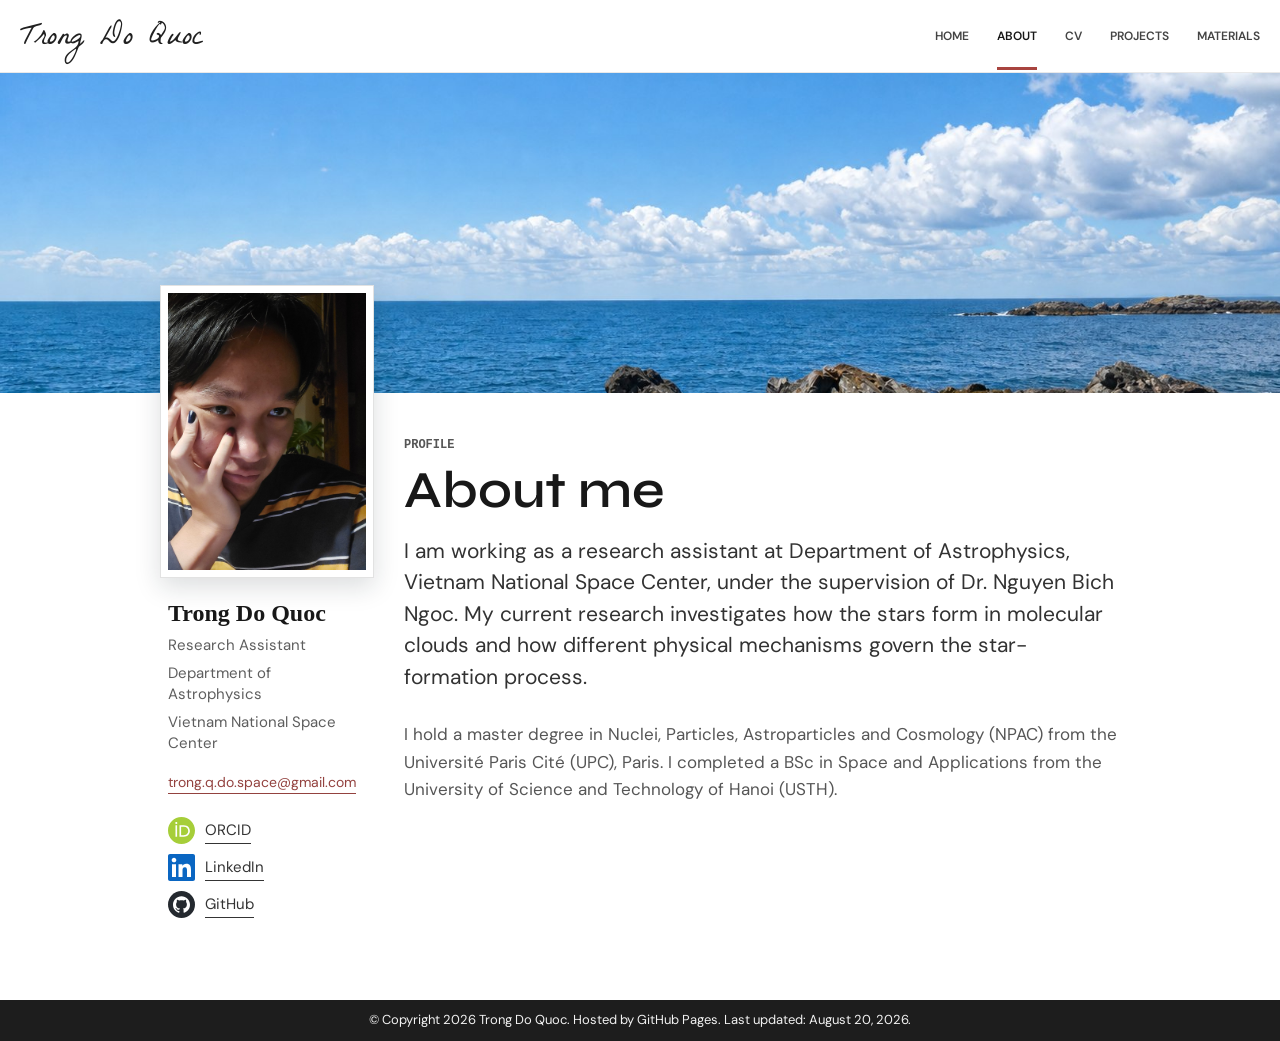
==== about.html @ d2b85134 "Redesign personal academic website" ====
<!DOCTYPE html>
<html lang="en">
<head>
  <meta charset="utf-8">
  <meta name="viewport" content="width=device-width, initial-scale=1">
  <meta name="description" content="About Trong Do Quoc, a physics graduate student interested in theoretical physics.">
  <meta name="theme-color" content="#ffffff">
  <title>About | Trong Do Quoc</title>
  <link rel="preconnect" href="https://fonts.googleapis.com">
  <link rel="preconnect" href="https://fonts.gstatic.com" crossorigin>
  <link href="https://fonts.googleapis.com/css2?family=DM+Sans:ital,opsz,wght@0,9..40,400;0,9..40,500;0,9..40,600;1,9..40,400&family=La+Belle+Aurore&family=Syne:wght@400;500;600&display=swap" rel="stylesheet">
  <link rel="icon" type="image/png" href="/author/avt.png">
  <link rel="stylesheet" href="/css/site.css?v=20260820-26">
</head>
<body class="subpage" id="top">
  <header class="site-header subpage-header">
    <div class="subpage-shell nav">
      <a class="brand subpage-brand" href="/">Trong Do Quoc</a>
      <button class="nav-toggle" type="button" aria-label="Toggle navigation menu" aria-expanded="false" aria-controls="site-menu"><span class="nav-toggle-icon" aria-hidden="true"></span></button>
      <nav id="site-menu" class="menu" aria-label="Main navigation">
        <a href="/">Home</a>
        <a href="/about.html" aria-current="page">About</a>
        <a href="/cv.html">CV</a>
        <a href="/research.html">Projects</a>
        <a href="/blog.html">Materials</a>
      </nav>
    </div>
  </header>

  <section class="subpage-cover" aria-label="Coastal landscape">
    <img src="/assets/images/coastal-hero.jpg" alt="Rocky coast beneath a wide blue sky">
  </section>

  <main class="subpage-shell profile-layout">
    <aside class="profile-sidebar" aria-label="Profile">
      <figure class="profile-photo">
        <img src="/author/portrait-about.jpg" alt="Portrait of Trong Do Quoc">
      </figure>
      <div class="profile-details">
        <h2>Trong Do Quoc</h2>
        <p>Research Assistant</p>
        <p>Department of Astrophysics</p>
        <p>Vietnam National Space Center</p>
        <a href="mailto:trong.q.do.space@gmail.com">trong.q.do.space@gmail.com</a>
        <div class="social-links" aria-label="Professional profiles">
          <a class="social-link" href="https://orcid.org/0009-0001-6321-5944" target="_blank" rel="me noopener noreferrer">
            <span class="social-mark social-mark--orcid" aria-hidden="true"><img src="/assets/icons/orcid.svg" alt=""></span>
            <span>ORCID</span>
          </a>
          <a class="social-link" href="https://www.linkedin.com/in/trong-do-884590407/" target="_blank" rel="me noopener noreferrer">
            <span class="social-mark social-mark--linkedin" aria-hidden="true"><img src="/assets/icons/linkedin.svg?v=2" alt=""></span>
            <span>LinkedIn</span>
          </a>
          <a class="social-link" href="https://github.com/Thithilia" target="_blank" rel="me noopener noreferrer">
            <span class="social-mark social-mark--github" aria-hidden="true"><img src="/assets/icons/github.svg" alt=""></span>
            <span>GitHub</span>
          </a>
        </div>
      </div>
    </aside>

    <div class="subpage-content">
      <p class="page-eyebrow">Profile</p>
      <h1>About me</h1>
      <p class="subpage-lead">
        I am working as a research assistant at Department of Astrophysics,
        Vietnam National Space Center, under the supervision of Dr. Nguyen Bich Ngoc.
        My current research investigates how the stars form in molecular clouds and
        how different physical mechanisms govern the star-formation process.
      </p>
      <p>
        I hold a master degree in Nuclei, Particles, Astroparticles and Cosmology
        (NPAC) from the Université Paris Cité (UPC), Paris. I completed a BSc in
        Space and Applications from the University of Science and Technology of
        Hanoi (USTH).
      </p>
    </div>
  </main>

  <footer class="subpage-footer">
    <div class="subpage-shell footer-grid">
      <p>&copy; Copyright 2026 Trong Do Quoc. Hosted by GitHub Pages. Last updated: August 20, 2026.</p>
    </div>
  </footer>
  <script src="/js/site.js"></script>
</body>
</html>
---- css/site.css ----
:root {
  --bg: #fafaf8;
  --paper: #fffefa;
  --ink: #0b0b0b;
  --soft-ink: #242424;
  --muted: #626262;
  --faint: #a6a19a;
  --line: rgba(28, 24, 20, 0.16);
  --line-strong: rgba(28, 24, 20, 0.26);
  --highlight: rgba(83, 132, 151, 0.28);
  --font-sans: "DM Sans", -apple-system, BlinkMacSystemFont, "Segoe UI", sans-serif;
  --font-display: "Syne", var(--font-sans);
  --font-hand: "La Belle Aurore", "Segoe Print", cursive;
  --container: 1040px;
  --rail-offset: 54px;
  --shadow: 2px 6px 18px -9px rgba(26, 22, 18, 0.36);
  --shadow-hover: 2px 9px 22px -9px rgba(26, 22, 18, 0.42);
}

* {
  box-sizing: border-box;
}

html {
  scroll-behavior: smooth;
}

body {
  margin: 0;
  background: var(--bg);
  color: var(--ink);
  font-family: var(--font-sans);
  font-size: 17px;
  line-height: 1.62;
  text-rendering: optimizeLegibility;
  -webkit-font-smoothing: antialiased;
}

body::before {
  content: "";
  position: fixed;
  inset: 0;
  pointer-events: none;
  background:
    radial-gradient(circle at 16% 12%, rgba(255, 255, 255, 0.8), transparent 32%),
    linear-gradient(90deg, rgba(28, 24, 20, 0.025) 1px, transparent 1px),
    linear-gradient(rgba(28, 24, 20, 0.018) 1px, transparent 1px);
  background-size: auto, 64px 64px, 64px 64px;
  opacity: 0.55;
}

a {
  color: var(--ink);
  text-decoration: none;
  transition: opacity 180ms ease, transform 180ms ease, box-shadow 180ms ease;
}

a:hover {
  opacity: 0.62;
}

p {
  margin: 0 0 16px;
}

h1,
h2,
h3 {
  margin: 0;
  line-height: 1.15;
}

img {
  display: block;
  max-width: 100%;
}

.container {
  width: min(var(--container), calc(100vw - 112px));
  margin: 0 auto;
  position: relative;
  z-index: 1;
}

.site-header {
  position: relative;
  z-index: 10;
}

.nav {
  display: flex;
  align-items: center;
  justify-content: space-between;
  gap: 24px;
  padding: 18px 0;
}

.brand {
  color: #454545;
  font-family: var(--font-hand);
  font-size: 30px;
  line-height: 1;
  transform: translateY(4px);
}

.menu {
  display: flex;
  gap: 26px;
  align-items: center;
  font-size: 15px;
}

.menu a {
  color: var(--muted);
}

.menu a[aria-current="page"] {
  color: var(--ink);
}

.nav-toggle {
  display: none;
  border: 0;
  background: transparent;
  color: var(--muted);
  cursor: pointer;
  height: 40px;
  padding: 0;
  place-items: center;
  width: 40px;
}

.nav-toggle-icon,
.nav-toggle-icon::before,
.nav-toggle-icon::after {
  display: block;
  width: 22px;
  height: 2px;
  background: currentColor;
  content: "";
  transition: transform 180ms ease, opacity 180ms ease;
}

.nav-toggle-icon {
  position: relative;
}

.nav-toggle-icon::before {
  position: absolute;
  top: -7px;
}

.nav-toggle-icon::after {
  position: absolute;
  top: 7px;
}

.nav-toggle[aria-expanded="true"] .nav-toggle-icon {
  background: transparent;
}

.nav-toggle[aria-expanded="true"] .nav-toggle-icon::before {
  top: 0;
  transform: rotate(45deg);
}

.nav-toggle[aria-expanded="true"] .nav-toggle-icon::after {
  top: 0;
  transform: rotate(-45deg);
}

.home-page {
  min-height: 100vh;
  min-height: 100svh;
  overflow-x: hidden;
  background: #1477ad;
}

.home-page::before {
  content: none;
}

.home-header {
  position: absolute;
  top: 0;
  right: 0;
  left: 0;
  color: #ffffff;
}

.home-shell {
  width: min(1240px, calc(100% - 96px));
  margin: 0 auto;
  position: relative;
  z-index: 2;
}

.home-page .nav {
  padding: 28px 0;
}

.home-page .brand {
  color: #ffffff;
  font-family: var(--font-hand);
  font-size: 34px;
  font-weight: 400;
  text-transform: none;
  white-space: nowrap;
  text-shadow: 0 1px 12px rgba(0, 24, 38, 0.38);
  transform: translateY(3px);
}

.home-page .menu {
  gap: 28px;
  font-size: 12px;
  font-weight: 600;
  text-transform: uppercase;
}

.home-page .menu a,
.home-page .menu a[aria-current="page"] {
  color: #ffffff;
  text-shadow: 0 1px 12px rgba(0, 24, 38, 0.44);
}

.home-page .menu a[aria-current="page"] {
  border-bottom: 1px solid currentColor;
  padding-bottom: 4px;
}

.home-main,
.home-hero {
  min-height: 100vh;
  min-height: 100svh;
}

.home-hero {
  position: relative;
  isolation: isolate;
  overflow: hidden;
}

.home-backdrop,
.home-backdrop img,
.home-shade {
  position: absolute;
  inset: 0;
  width: 100%;
  height: 100%;
}

.home-backdrop img {
  object-fit: cover;
  object-position: center center;
}

.home-shade {
  z-index: 1;
  background: rgba(4, 30, 42, 0.08);
}

.home-copy {
  display: flex;
  min-height: 100vh;
  min-height: 100svh;
  align-items: center;
  padding-top: 86px;
}

.home-copy-inner {
  max-width: 820px;
  color: #102630;
  text-shadow: 0 1px 16px rgba(255, 255, 255, 0.34);
}

.home-kicker {
  margin-bottom: 10px;
  font-size: 13px;
  font-weight: 600;
  text-transform: uppercase;
}

.home-copy h1 {
  max-width: 100%;
  font-family: "Oswald", var(--font-display);
  font-size: 78px;
  font-weight: 600;
  line-height: 0.98;
  text-transform: uppercase;
}

.home-role {
  margin: 14px 0 2px;
  font-family: "Oswald", var(--font-display);
  font-size: 27px;
  font-weight: 500;
  line-height: 1.15;
  text-transform: uppercase;
}

.home-fields {
  max-width: 58ch;
  margin-bottom: 22px;
  font-size: 15px;
  font-weight: 600;
}

.home-enter {
  display: inline-flex;
  align-items: center;
  gap: 9px;
  border-bottom: 1px solid currentColor;
  color: #102630;
  font-size: 14px;
  font-weight: 600;
  padding-bottom: 3px;
}

.grid {
  display: grid;
  grid-template-columns: repeat(12, minmax(0, 1fr));
  gap: 32px;
}

.span-1 { grid-column: span 1; }
.span-4 { grid-column: span 4; }
.span-8 { grid-column: span 8; }
.span-10 { grid-column: span 10; }

.chapter {
  position: relative;
}

.chapter::before {
  content: attr(data-chapter);
  position: absolute;
  top: 42px;
  left: calc(-1 * var(--rail-offset));
  color: rgba(10, 10, 10, 0.62);
  font-size: 11px;
  font-weight: 500;
  letter-spacing: 0;
  line-height: 1;
  text-transform: uppercase;
  writing-mode: vertical-rl;
  transform: rotate(180deg);
}

.chapter::after {
  content: "";
  position: absolute;
  top: 42px;
  bottom: 0;
  left: calc(-1 * var(--rail-offset) + 25px);
  width: 2px;
  background: var(--line-strong);
}

.hero {
  padding: 58px 0 42px;
}

.hero-grid {
  align-items: start;
}

.hero-copy {
  grid-column: 1 / span 8;
  grid-row: 1;
  max-width: 680px;
}

.hero-copy p {
  color: var(--muted);
}

.hero-lead {
  color: var(--soft-ink) !important;
  font-size: 21px;
  line-height: 1.52;
  max-width: 58ch;
}

.marked {
  background:
    linear-gradient(101deg, transparent 0 4%, var(--highlight) 4% 96%, transparent 96%),
    repeating-linear-gradient(101deg, transparent 0 9px, rgba(83, 132, 151, 0.06) 9px 11px, transparent 11px 18px);
  color: var(--ink);
  padding: 0.04em 0.15em 0.08em;
  margin: 0 -0.08em;
  box-decoration-break: clone;
  -webkit-box-decoration-break: clone;
}

.link-line {
  display: flex;
  flex-wrap: wrap;
  gap: 8px;
  align-items: baseline;
  margin-top: 24px;
}

.hero-card {
  grid-column: 9 / -1;
  grid-row: 1;
  justify-self: end;
}

.paper-frame {
  background: var(--paper);
  border: 1px solid rgba(28, 24, 20, 0.1);
  box-shadow: var(--shadow);
}

.portrait-frame {
  margin: 0;
  max-width: 255px;
  padding: 10px 10px 30px;
}

.portrait-frame img {
  aspect-ratio: 5 / 7;
  height: auto;
  object-fit: cover;
  width: 100%;
}

.caption {
  color: #555;
  font-family: var(--font-hand);
  font-size: 19px;
  line-height: 1.05;
  margin: 18px 0 0;
  max-width: 250px;
  transform: rotate(-1deg);
}

.section {
  padding: 30px 0 44px;
}

.section h2 {
  color: #454545;
  font-family: var(--font-hand);
  font-size: 30px;
  font-weight: 400;
  height: 0;
  overflow: hidden;
}

.section-intro,
.research-intro p {
  color: var(--muted);
  max-width: 62ch;
}

.research-intro {
  display: grid;
  grid-template-columns: minmax(0, 1fr) 230px;
  gap: 40px;
  align-items: start;
  margin-bottom: 24px;
}

blockquote {
  color: #555;
  font-family: var(--font-hand);
  font-size: 18px;
  line-height: 1.05;
  margin: 0;
  transform: rotate(-1deg);
}

.filter-tabs {
  display: flex;
  gap: 24px;
  margin: 8px 0 24px;
}

.filter-option {
  border: 0;
  border-bottom: 1px solid transparent;
  background: transparent;
  color: var(--muted);
  cursor: pointer;
  font: 500 11px/1.2 ui-monospace, SFMono-Regular, Menlo, Consolas, monospace;
  letter-spacing: 0;
  padding: 0 0 5px;
  text-transform: uppercase;
}

.filter-option.is-active {
  border-color: currentColor;
  color: var(--ink);
}

.updates-list {
  display: grid;
  gap: 20px;
  list-style: none;
  margin: 0;
  padding: 0;
}

.updates-list li {
  display: grid;
  grid-template-columns: 86px minmax(0, 62ch);
  gap: 24px;
  color: var(--muted);
}

.updates-list li.is-hidden {
  display: none;
}

.updates-list time,
.project-meta,
.gallery-kicker {
  color: rgba(10, 10, 10, 0.66);
  font: 500 12px/1.2 ui-monospace, SFMono-Regular, Menlo, Consolas, monospace;
  letter-spacing: 0;
  text-transform: uppercase;
}

.project {
  display: grid;
  grid-template-columns: minmax(240px, 360px) minmax(0, 1fr);
  gap: 52px;
  align-items: center;
  padding: 28px 0 34px;
}

.project + .project {
  border-top: 1px solid var(--line);
}

.project-media {
  position: relative;
}

.visual {
  aspect-ratio: 4 / 3;
  overflow: hidden;
  padding: 10px 10px 45px;
  position: relative;
}

.visual::before {
  content: "";
  position: absolute;
  inset: 10px 10px 45px;
  background:
    linear-gradient(90deg, rgba(15, 15, 15, 0.08) 1px, transparent 1px),
    linear-gradient(rgba(15, 15, 15, 0.08) 1px, transparent 1px);
  background-size: 28px 28px;
}

.visual-relativity {
  background: radial-gradient(circle at 58% 48%, #dce6e8, #fffefa 72%);
}

.orbit {
  position: absolute;
  left: 21%;
  top: 20%;
  width: 58%;
  height: 48%;
  border: 1.5px solid rgba(25, 48, 55, 0.48);
  border-radius: 50%;
  transform: rotate(-16deg);
}

.orbit-two {
  transform: rotate(22deg) scale(0.72);
}

.mass {
  position: absolute;
  left: 48%;
  top: 44%;
  width: 18px;
  height: 18px;
  border-radius: 50%;
  background: #1f5664;
  box-shadow: 0 0 0 8px rgba(31, 86, 100, 0.12);
}

.visual-particles {
  background: linear-gradient(135deg, #fffefa, #e8eef0);
}

.visual-particles span {
  position: absolute;
  width: 13px;
  height: 13px;
  border-radius: 50%;
  background: #1f5664;
}

.visual-particles span:nth-child(1) { left: 26%; top: 30%; }
.visual-particles span:nth-child(2) { left: 60%; top: 24%; }
.visual-particles span:nth-child(3) { left: 44%; top: 60%; }
.visual-particles span:nth-child(4) { left: 72%; top: 62%; }

.visual-particles::after {
  content: "";
  position: absolute;
  left: 28%;
  top: 32%;
  width: 46%;
  height: 34%;
  border-top: 1.5px solid rgba(31, 86, 100, 0.45);
  border-right: 1.5px solid rgba(31, 86, 100, 0.45);
  transform: skewY(-18deg);
}

.visual-education {
  display: grid;
  grid-template-columns: repeat(2, 1fr);
  place-items: center;
  background: #fffefa;
  color: rgba(31, 86, 100, 0.7);
  font-family: var(--font-display);
  font-size: 46px;
}

.project-tags {
  position: absolute;
  right: 11px;
  bottom: 16px;
  left: 11px;
  display: flex;
  justify-content: center;
  gap: 14px;
  color: #555;
  font-size: 14px;
  white-space: nowrap;
}

.project-text h3 {
  font-family: var(--font-display);
  font-size: 23px;
  font-weight: 500;
  margin-bottom: 8px;
}

.project-text p {
  color: var(--muted);
  max-width: 64ch;
}

.project-meta {
  margin-bottom: 14px;
}

.text-link {
  display: inline-block;
  margin-top: 4px;
  border-bottom: 1px solid currentColor;
}

.gallery-grid {
  display: grid;
  grid-template-columns: repeat(3, minmax(0, 1fr));
  gap: 26px;
}

.gallery-item {
  display: grid;
  align-content: end;
  min-height: 220px;
  padding: 18px 18px 28px;
  position: relative;
}

.gallery-item:hover {
  box-shadow: var(--shadow-hover);
  opacity: 1;
  transform: translateY(-1px);
}

.gallery-item::before {
  content: "";
  position: absolute;
  inset: 18px 18px 70px;
  background:
    linear-gradient(135deg, transparent 44%, var(--highlight) 44% 56%, transparent 56%),
    radial-gradient(circle at 35% 40%, rgba(31, 86, 100, 0.16), transparent 30%),
    linear-gradient(90deg, rgba(31, 86, 100, 0.12) 1px, transparent 1px);
  background-size: auto, auto, 18px 18px;
}

.gallery-item strong {
  font-family: var(--font-display);
  font-size: 19px;
  font-weight: 500;
  line-height: 1.22;
}

.gallery-item small {
  color: var(--muted);
  margin-top: 7px;
}

.site-footer {
  margin-top: 36px;
  padding: 42px 0 50px;
  background: rgba(255, 255, 255, 0.32);
  position: relative;
  z-index: 1;
}

.footer-grid {
  display: grid;
  grid-template-columns: 1fr auto;
  gap: 24px;
  align-items: start;
}

.footer-grid blockquote {
  max-width: 42ch;
}

.page-layout,
.article-layout {
  padding: 58px 0 64px;
}

.page-title {
  max-width: 760px;
  margin-bottom: 42px;
}

.page-title .eyebrow,
.post-meta,
.date {
  color: rgba(10, 10, 10, 0.66);
  font: 500 12px/1.2 ui-monospace, SFMono-Regular, Menlo, Consolas, monospace;
  letter-spacing: 0;
  margin-bottom: 10px;
  text-transform: uppercase;
}

.page-title h1,
.article h1 {
  font-family: var(--font-display);
  font-size: 64px;
  font-weight: 500;
  letter-spacing: 0;
  margin-bottom: 18px;
}

.page-title p,
.article p,
.content-section p,
.post-card p {
  color: var(--muted);
}

.cv-flow,
.post-list,
.article {
  max-width: 820px;
}

.content-stack {
  display: grid;
  gap: 34px;
}

.content-section {
  border-bottom: 1px solid var(--line);
  padding-bottom: 30px;
}

.content-section:last-child {
  border-bottom: 0;
}

.content-section h2,
.post-card h2 {
  font-family: var(--font-display);
  font-size: 24px;
  font-weight: 500;
  margin-bottom: 12px;
}

.timeline {
  display: grid;
  gap: 22px;
}

.timeline article {
  display: grid;
  grid-template-columns: 72px minmax(0, 1fr);
  gap: 20px;
}

.tag-list {
  display: flex;
  flex-wrap: wrap;
  gap: 10px 18px;
  list-style: none;
  margin: 0;
  padding: 0;
}

.tag-list li {
  color: var(--muted);
}

.post-list {
  display: grid;
  gap: 28px;
}

.post-card {
  border-bottom: 1px solid var(--line);
  padding-bottom: 28px;
}

.empty-state {
  opacity: 0.72;
}

.read-link,
.back-link {
  border-bottom: 1px solid currentColor;
}

.article {
  margin: 0 auto;
}

@media (max-width: 900px) {
  .container {
    width: min(94vw, var(--container));
  }

  .chapter::before,
  .chapter::after {
    content: none;
  }

  .hero-grid,
  .project,
  .research-intro,
  .footer-grid {
    grid-template-columns: 1fr;
  }

  .span-1,
  .span-4,
  .span-8,
  .span-10 {
    grid-column: 1 / -1;
  }

  .hero-card {
    grid-row: auto;
    justify-self: start;
  }

  .hero-copy {
    grid-row: auto;
  }

  .project-media {
    max-width: 430px;
  }

  .home-shell {
    width: calc(100% - 64px);
  }

  .home-copy h1 {
    font-size: 64px;
  }

  .home-role {
    font-size: 24px;
  }

  .page-title h1,
  .article h1 {
    font-size: 52px;
  }
}

@media (max-width: 680px) {
  body {
    font-size: 16px;
  }

  .nav {
    align-items: flex-start;
  }

  .nav-toggle {
    display: grid;
  }

  .menu {
    display: none;
    position: absolute;
    top: 56px;
    right: 0;
    width: min(190px, 70vw);
    flex-direction: column;
    align-items: flex-start;
    gap: 8px;
    padding: 14px;
    background: var(--paper);
    border: 1px solid var(--line);
    box-shadow: var(--shadow);
  }

  .menu.active {
    display: flex;
  }

  .hero,
  .page-layout,
  .article-layout {
    padding-top: 36px;
  }

  .hero-lead {
    font-size: 19px;
  }

  .updates-list li,
  .timeline article {
    grid-template-columns: 1fr;
    gap: 5px;
  }

  .filter-tabs {
    flex-wrap: wrap;
    gap: 14px 20px;
  }

  .gallery-grid {
    grid-template-columns: 1fr;
  }

  .gallery-item {
    min-height: 190px;
  }

  .home-shell {
    width: calc(100% - 36px);
  }

  .home-page .nav {
    align-items: center;
    padding: 18px 0;
  }

  .home-page .brand {
    font-size: 27px;
  }

  .home-page .nav-toggle {
    color: #ffffff;
  }

  .home-page .menu {
    top: 58px;
    width: min(220px, calc(100vw - 36px));
    gap: 12px;
    padding: 18px;
    background: rgba(8, 42, 58, 0.96);
    border-color: rgba(255, 255, 255, 0.28);
    box-shadow: 0 14px 32px rgba(0, 20, 30, 0.22);
  }

  .home-backdrop img {
    object-position: 52% center;
  }

  .home-shade {
    background: rgba(4, 30, 42, 0.18);
  }

  .home-copy {
    align-items: flex-end;
    padding: 88px 0 15vh;
  }

  .home-copy-inner {
    max-width: 100%;
    color: #ffffff;
    text-shadow: 0 2px 18px rgba(0, 22, 34, 0.56);
  }

  .home-kicker {
    font-size: 11px;
  }

  .home-copy h1 {
    font-size: 46px;
  }

  .home-role {
    margin-top: 10px;
    font-size: 21px;
  }

  .home-fields {
    margin-bottom: 18px;
    font-size: 13px;
  }

  .home-enter {
    color: #ffffff;
    font-size: 13px;
  }

  .page-title h1,
  .article h1 {
    font-size: 40px;
  }
}

@media (max-height: 520px) {
  .home-copy {
    align-items: center;
    padding: 74px 0 18px;
  }

  .home-copy h1 {
    font-size: 52px;
  }

  .home-role {
    font-size: 20px;
  }

  .home-fields {
    margin-bottom: 12px;
  }
}

/* Shared layout for About, CV, Research, Materials, and article pages. */
.subpage {
  background: #ffffff;
  color: #181818;
}

.subpage::before {
  content: none;
}

.subpage-shell {
  width: min(1400px, calc(100% - clamp(96px, 25vw, 320px)));
  margin: 0 auto;
  position: relative;
}

.subpage-header .subpage-shell {
  width: calc(100% - 40px);
  max-width: none;
}

.subpage-header {
  position: sticky;
  top: 0;
  z-index: 50;
  background: rgba(255, 255, 255, 0.98);
  border-bottom: 1px solid rgba(20, 20, 20, 0.09);
}

.subpage .nav {
  min-height: 72px;
  padding: 0;
}

.subpage .brand {
  color: #202020;
  font-family: var(--font-hand);
  font-size: 31px;
  font-weight: 400;
  text-transform: none;
  white-space: nowrap;
  transform: translateY(3px);
}

.subpage .menu {
  gap: 28px;
  font-size: 12px;
  font-weight: 600;
  text-transform: uppercase;
}

.subpage .menu a {
  border-bottom: 3px solid transparent;
  color: #444444;
  padding: 25px 0 21px;
}

.subpage .menu a[aria-current="page"] {
  border-color: #a8443f;
  color: #181818;
}

.subpage-cover {
  height: 320px;
  overflow: hidden;
  background: #1a79aa;
}

.subpage-cover img {
  display: block;
  width: 100%;
  height: 100%;
  object-fit: cover;
  object-position: center 55%;
}

.profile-layout {
  display: grid;
  grid-template-columns: 214px minmax(0, 1fr);
  gap: 30px;
  align-items: start;
  padding-bottom: 82px;
}

.profile-sidebar {
  position: relative;
  z-index: 2;
  margin-top: -108px;
}

.profile-photo {
  width: 214px;
  margin: 0;
  padding: 7px;
  background: #ffffff;
  border: 1px solid rgba(20, 20, 20, 0.12);
  box-shadow: 0 9px 24px rgba(22, 32, 38, 0.15);
}

.profile-photo img {
  width: 100%;
  height: auto;
  aspect-ratio: 5 / 7;
  object-fit: cover;
}

.profile-details {
  padding: 22px 8px 0;
}

.profile-details h2 {
  font-family: "Times New Roman", Times, serif;
  font-size: 24px;
  font-weight: 600;
  margin-bottom: 7px;
}

.profile-details p {
  margin-bottom: 7px;
  color: #5e5e5e;
  font-size: 15px;
  line-height: 1.4;
}

.profile-details a {
  display: block;
  width: fit-content;
  max-width: 100%;
  margin-top: 17px;
  border-bottom: 1px solid currentColor;
  color: #93423f;
  font-size: 14px;
  overflow-wrap: anywhere;
}

.profile-details .sidebar-link {
  margin-top: 12px;
  color: #343434;
}

.social-links {
  display: grid;
  gap: 10px;
  margin-top: 23px;
}

.profile-details .social-link {
  display: flex;
  width: fit-content;
  align-items: center;
  gap: 10px;
  margin-top: 0;
  border: 0;
  color: #343434;
  font-size: 15px;
}

.social-link > span:last-child {
  border-bottom: 1px solid currentColor;
}

.social-mark {
  display: grid;
  width: 27px;
  height: 27px;
  flex: 0 0 27px;
  place-items: center;
  color: #ffffff;
  font-family: Arial, sans-serif;
  font-size: 12px;
  font-weight: 700;
  line-height: 1;
}

.social-mark img {
  display: block;
  width: 17px;
  height: 17px;
}

.social-mark--orcid {
  background: transparent;
}

.social-mark--orcid img {
  width: 27px;
  height: 27px;
}

.social-mark--linkedin {
  background: transparent;
}

.social-mark--linkedin img {
  width: 27px;
  height: 27px;
}

.social-mark--github {
  border-radius: 50%;
  background: #24292f;
}

.social-mark--github img {
  filter: brightness(0) invert(1);
}

.profile-details .profile-note {
  margin-top: 24px;
  color: #545454;
  font-family: var(--font-hand);
  font-size: 18px;
  line-height: 1.12;
  transform: rotate(-1deg);
}

.subpage-content {
  max-width: 1000px;
  padding: 45px 0 12px;
}

.projects-content {
  max-width: none;
}

.projects-content .subpage-lead {
  max-width: none;
}

.page-eyebrow,
.entry-kicker,
.material-status {
  color: #8d3f3b;
  font: 600 12px/1.2 ui-monospace, SFMono-Regular, Menlo, Consolas, monospace;
  text-transform: uppercase;
}

.page-eyebrow {
  margin-bottom: 10px;
}

.subpage-content h1 {
  max-width: 820px;
  margin-bottom: 17px;
  font-family: var(--font-display);
  font-size: 52px;
  font-weight: 600;
  line-height: 1.08;
}

.subpage-content .subpage-lead {
  max-width: 66ch;
  margin-bottom: 28px;
  color: #323232;
  font-size: 21px;
  line-height: 1.5;
}

.subpage-content > p,
.content-block p,
.research-entry p,
.materials-list p,
.longform > p {
  color: #565656;
}

.subpage-content > p {
  max-width: 70ch;
}

.content-block {
  margin-top: 42px;
  padding-top: 30px;
  border-top: 1px solid rgba(20, 20, 20, 0.16);
}

.content-block h2,
.research-entry h2 {
  margin-bottom: 13px;
  font-family: var(--font-display);
  font-size: 27px;
  font-weight: 600;
}

.inline-link {
  display: inline-block;
  margin-top: 5px;
  border-bottom: 1px solid currentColor;
  color: #8d3f3b;
  font-weight: 500;
}

.path-list,
.cv-timeline,
.materials-list {
  display: grid;
}

.path-list article,
.cv-timeline article,
.materials-list article {
  display: grid;
  grid-template-columns: 112px minmax(0, 1fr);
  gap: 22px;
  padding: 20px 0;
  border-bottom: 1px solid rgba(20, 20, 20, 0.1);
}

.path-list article:last-child,
.cv-timeline article:last-child,
.materials-list article:last-child {
  border-bottom: 0;
}

.path-list time,
.cv-timeline time,
.materials-list time,
.material-status {
  color: #777777;
  font: 500 12px/1.4 ui-monospace, SFMono-Regular, Menlo, Consolas, monospace;
  text-transform: uppercase;
}

.path-list h3,
.cv-timeline h3,
.materials-list h3 {
  margin-bottom: 5px;
  font-family: var(--font-display);
  font-size: 18px;
  font-weight: 600;
  line-height: 1.35;
}

.path-list p,
.cv-timeline p,
.materials-list p {
  margin: 0;
  font-size: 15px;
}

.interest-list {
  display: grid;
  grid-template-columns: repeat(2, minmax(0, 1fr));
  gap: 12px 26px;
  margin: 0;
  padding: 0;
  list-style: none;
}

.interest-list li {
  position: relative;
  padding-left: 17px;
  color: #505050;
}

.interest-list li::before {
  content: "";
  position: absolute;
  top: 0.72em;
  left: 0;
  width: 6px;
  height: 6px;
  border-radius: 50%;
  background: #9c4540;
}

/* CV panels inspired by a compact, section-based academic CV. */
.cv-title-row {
  display: flex;
  justify-content: space-between;
  gap: 24px;
  align-items: center;
}

.cv-title-row h1 {
  margin-bottom: 0;
}

.cv-download {
  display: grid;
  width: 46px;
  height: 46px;
  flex: 0 0 46px;
  place-items: center;
  color: #123f66;
  transition: color 160ms ease, transform 160ms ease;
}

.cv-download svg {
  display: block;
  width: 42px;
  height: 42px;
}

.cv-download:hover {
  color: #082b49;
  transform: translateY(-2px);
}

.cv-download:focus-visible {
  border-radius: 3px;
  outline: 2px solid #123f66;
  outline-offset: 4px;
}

.cv-block-stack {
  display: grid;
  gap: 18px;
  margin-top: 40px;
}

.cv-block {
  padding: 27px 30px 29px;
  border: 1px solid rgba(20, 20, 20, 0.13);
  border-radius: 4px;
  background: #ffffff;
  box-shadow: 0 8px 22px rgba(22, 28, 31, 0.045);
}

.cv-block-heading {
  display: flex;
  align-items: baseline;
  padding-bottom: 16px;
  border-bottom: 1px solid rgba(20, 20, 20, 0.14);
}

.cv-block-heading h2 {
  margin: 0;
  font-family: var(--font-display);
  font-size: 26px;
  font-weight: 600;
  line-height: 1.2;
}

.cv-block-body {
  padding-top: 20px;
}

.cv-copy p {
  margin-bottom: 16px;
  color: #4f4f4f;
  font-size: 16px;
  line-height: 1.7;
}

.cv-copy p:last-child {
  margin-bottom: 0;
}

.cv-info-list {
  display: grid;
  gap: 13px;
  margin: 0;
  padding-top: 21px;
}

.cv-info-row {
  display: grid;
  grid-template-columns: 112px minmax(0, 1fr);
  gap: 20px;
  align-items: baseline;
}

.cv-info-row dt {
  font-weight: 600;
}

.cv-info-row dd {
  min-width: 0;
  margin: 0;
  color: #4f4f4f;
  overflow-wrap: anywhere;
}

.cv-info-row a {
  border-bottom: 1px solid rgba(150, 68, 63, 0.45);
  color: #8f3e3a;
}

.cv-entry-list,
.cv-topic-list {
  margin: 0;
  padding: 0;
  list-style: none;
}

.cv-entry {
  display: grid;
  grid-template-columns: 112px minmax(0, 1fr);
  gap: 20px;
  align-items: start;
  padding: 21px 0;
  border-bottom: 1px solid rgba(20, 20, 20, 0.11);
}

.cv-entry--education {
  grid-template-columns: 112px minmax(0, 1fr) 150px;
}

.cv-entry--dual-logos {
  grid-template-columns: 112px minmax(0, 1fr) 280px;
}

.cv-institution-logo {
  display: flex;
  min-height: 64px;
  align-items: center;
  align-self: center;
  justify-content: flex-end;
  padding-left: 8px;
}

.cv-institution-logo img {
  width: auto;
  max-width: 145px;
  max-height: 64px;
  object-fit: contain;
}

.cv-institution-logo--upcite img {
  max-width: 142px;
  max-height: 58px;
}

.cv-institution-logo--usth img {
  max-width: 132px;
  max-height: 66px;
}

.cv-institution-logo--dual {
  flex-wrap: wrap;
  gap: 14px;
}

.cv-institution-logo--dual .cv-logo--upcite {
  max-width: 128px;
  max-height: 52px;
}

.cv-institution-logo--dual .cv-logo--usth {
  max-width: 126px;
  max-height: 63px;
}

.cv-entry:last-child {
  padding-bottom: 0;
  border-bottom: 0;
}

.cv-entry time span {
  display: inline-block;
  min-width: 62px;
  padding: 6px 9px;
  border-radius: 2px;
  background: #123f66;
  color: #ffffff;
  font: 600 11px/1 ui-monospace, SFMono-Regular, Menlo, Consolas, monospace;
  text-align: center;
}

.cv-entry h3 {
  margin: -3px 0 5px;
  font-family: var(--font-display);
  font-size: 18px;
  font-weight: 600;
  line-height: 1.4;
}

.cv-entry p {
  margin: 0;
  color: #5b5b5b;
  font-size: 15px;
  line-height: 1.5;
}

.cv-entry-notes {
  display: grid;
  gap: 5px;
  margin: 12px 0 0;
  padding-left: 20px;
  color: #4f4f4f;
  font-size: 14px;
  line-height: 1.55;
}

.cv-topic-list {
  display: grid;
  grid-template-columns: repeat(2, minmax(0, 1fr));
  gap: 0 26px;
}

.cv-topic-list li {
  display: grid;
  grid-template-columns: 26px minmax(0, 1fr);
  gap: 10px;
  align-items: baseline;
  padding: 17px 0;
  border-bottom: 1px solid rgba(20, 20, 20, 0.11);
  color: #3f3f3f;
  line-height: 1.45;
}

.cv-topic-list li:nth-last-child(-n + 2) {
  padding-bottom: 0;
  border-bottom: 0;
}

.cv-topic-list span {
  color: #9a4642;
  font: 600 10px/1 ui-monospace, SFMono-Regular, Menlo, Consolas, monospace;
}

.research-statement {
  margin-top: 30px;
  padding-left: 20px;
  border-left: 3px solid #a8443f;
}

.research-list {
  margin-top: 42px;
}

.research-entry {
  display: grid;
  grid-template-columns: 220px minmax(0, 1fr);
  gap: 30px;
  align-items: center;
  padding: 34px 0;
}

.research-thumbnail {
  position: relative;
  width: 100%;
  aspect-ratio: 4 / 3;
  overflow: hidden;
}

.research-thumbnail.visual-education {
  padding: 0;
}

.research-entry .entry-kicker {
  margin-bottom: 8px;
}

.research-entry p:last-child {
  margin-bottom: 0;
}

.project-entry {
  align-items: start;
}

.project-entry .research-thumbnail {
  display: block;
}

.project-entry .project-image {
  width: min(180px, 100%);
  aspect-ratio: 1;
  padding: 0;
  background: #ffffff;
}

.project-entry .project-image img {
  display: block;
  width: 100%;
  height: 100%;
  object-fit: cover;
  transform: scale(1.38);
}

.project-entry h2 a {
  border-bottom: 1px solid rgba(141, 63, 59, 0.52);
  color: #8d3f3b;
}

.project-entry .inline-link {
  margin-top: 12px;
  font-size: 14px;
}

.project-detail .project-placeholder {
  margin-bottom: 0;
  color: #777777;
  font-style: italic;
}

.section-heading-row {
  display: flex;
  justify-content: space-between;
  gap: 24px;
  align-items: baseline;
}

.section-heading-row > span {
  color: #777777;
  font-size: 13px;
}

.materials-list h3 a {
  color: #222222;
  border-bottom: 1px solid rgba(141, 63, 59, 0.5);
}

.materials-list .inline-link {
  margin-top: 12px;
  font-size: 14px;
}

.materials-list .is-planned {
  opacity: 0.72;
}

.longform {
  max-width: 760px;
}

.longform .back-link {
  display: inline-block;
  margin-bottom: 25px;
  color: #8d3f3b;
}

.longform > p {
  font-size: 18px;
  line-height: 1.75;
}

.subpage-footer {
  border-top: 0;
  background: #1d1d1d;
  padding: 11px 0;
}

.subpage-footer .footer-grid {
  display: block;
  color: #f2f2f2;
  text-align: center;
}

.subpage-footer p {
  margin: 0;
  font-size: 13px;
  line-height: 1.4;
}

@media (max-width: 1100px) {
  .profile-layout {
    grid-template-columns: 214px minmax(0, 1fr);
    gap: 30px;
  }

  .profile-photo {
    width: 214px;
  }

  .research-entry {
    grid-template-columns: 200px minmax(0, 1fr);
    gap: 28px;
  }

  .cv-entry--education {
    grid-template-columns: 112px minmax(0, 1fr);
  }

  .cv-entry--education .cv-institution-logo {
    grid-column: 2;
    justify-content: flex-start;
    padding: 8px 0 0;
  }
}

@media (max-width: 900px) {
  .subpage-shell {
    width: calc(100% - 44px);
  }

  .subpage-cover {
    height: 270px;
  }

  .profile-layout {
    grid-template-columns: 180px minmax(0, 1fr);
    gap: 34px;
  }

  .profile-sidebar {
    margin-top: -82px;
  }

  .profile-photo {
    width: 170px;
  }

  .profile-details {
    padding-right: 0;
    padding-left: 0;
  }

  .profile-details h2 {
    font-size: 21px;
  }

  .subpage-content h1 {
    font-size: 44px;
  }

  .research-entry {
    grid-template-columns: 175px minmax(0, 1fr);
    gap: 24px;
  }
}

@media (max-width: 680px) {
  .subpage-shell {
    width: calc(100% - 32px);
  }

  .subpage-header .subpage-shell {
    width: calc(100% - 32px);
  }

  .subpage .nav {
    min-height: 64px;
    align-items: center;
  }

  .subpage .brand {
    font-size: 25px;
  }

  .subpage .menu {
    top: 63px;
    width: min(250px, calc(100vw - 32px));
    gap: 5px;
    padding: 12px 16px;
    background: #ffffff;
    border-color: rgba(20, 20, 20, 0.12);
    box-shadow: 0 14px 30px rgba(20, 25, 28, 0.14);
  }

  .subpage .menu a {
    width: 100%;
    padding: 10px 0 8px;
    border-bottom-width: 2px;
  }

  .subpage-cover {
    height: 210px;
  }

  .subpage-cover img {
    object-position: 54% center;
  }

  .profile-layout {
    grid-template-columns: 1fr;
    gap: 0;
    padding-bottom: 58px;
  }

  .profile-sidebar {
    display: grid;
    grid-template-columns: 130px minmax(0, 1fr);
    gap: 18px;
    margin-top: -54px;
    align-items: start;
  }

  .profile-photo {
    width: 130px;
    padding: 5px;
  }

  .profile-details {
    padding-top: 61px;
  }

  .profile-details h2 {
    font-size: 19px;
  }

  .profile-details p,
  .profile-details a {
    font-size: 13px;
  }

  .social-links {
    gap: 8px;
    margin-top: 17px;
  }

  .social-mark {
    width: 24px;
    height: 24px;
    flex-basis: 24px;
  }

  .profile-details .profile-note {
    margin-top: 13px;
    font-size: 16px;
  }

  .subpage-content {
    max-width: none;
    padding-top: 36px;
  }

  .subpage-content h1 {
    font-size: 38px;
  }

  .subpage-content .subpage-lead {
    font-size: 18px;
  }

  .content-block {
    margin-top: 34px;
    padding-top: 25px;
  }

  .content-block h2,
  .research-entry h2 {
    font-size: 24px;
  }

  .path-list article,
  .cv-timeline article,
  .materials-list article {
    grid-template-columns: 1fr;
    gap: 7px;
  }

  .interest-list {
    grid-template-columns: 1fr;
  }

  .cv-block {
    padding: 23px 20px 25px;
  }

  .cv-title-row {
    gap: 14px;
  }

  .cv-title-row h1 {
    font-size: 34px;
  }

  .cv-download {
    width: 38px;
    height: 38px;
    flex-basis: 38px;
  }

  .cv-download svg {
    width: 36px;
    height: 36px;
  }

  .cv-block-heading h2 {
    font-size: 23px;
  }

  .cv-entry {
    grid-template-columns: 1fr;
    gap: 12px;
  }

  .cv-entry--education .cv-institution-logo {
    grid-column: 1;
  }

  .cv-info-row {
    grid-template-columns: 92px minmax(0, 1fr);
    gap: 13px;
  }

  .cv-topic-list {
    grid-template-columns: 1fr;
  }

  .cv-topic-list li:nth-last-child(2) {
    padding-bottom: 17px;
    border-bottom: 1px solid rgba(20, 20, 20, 0.11);
  }

  .research-entry {
    grid-template-columns: 1fr;
    gap: 20px;
    align-items: start;
  }

  .research-thumbnail {
    max-width: 360px;
  }

  .section-heading-row {
    align-items: flex-start;
    flex-direction: column;
    gap: 2px;
  }

  .longform > p {
    font-size: 17px;
  }
}
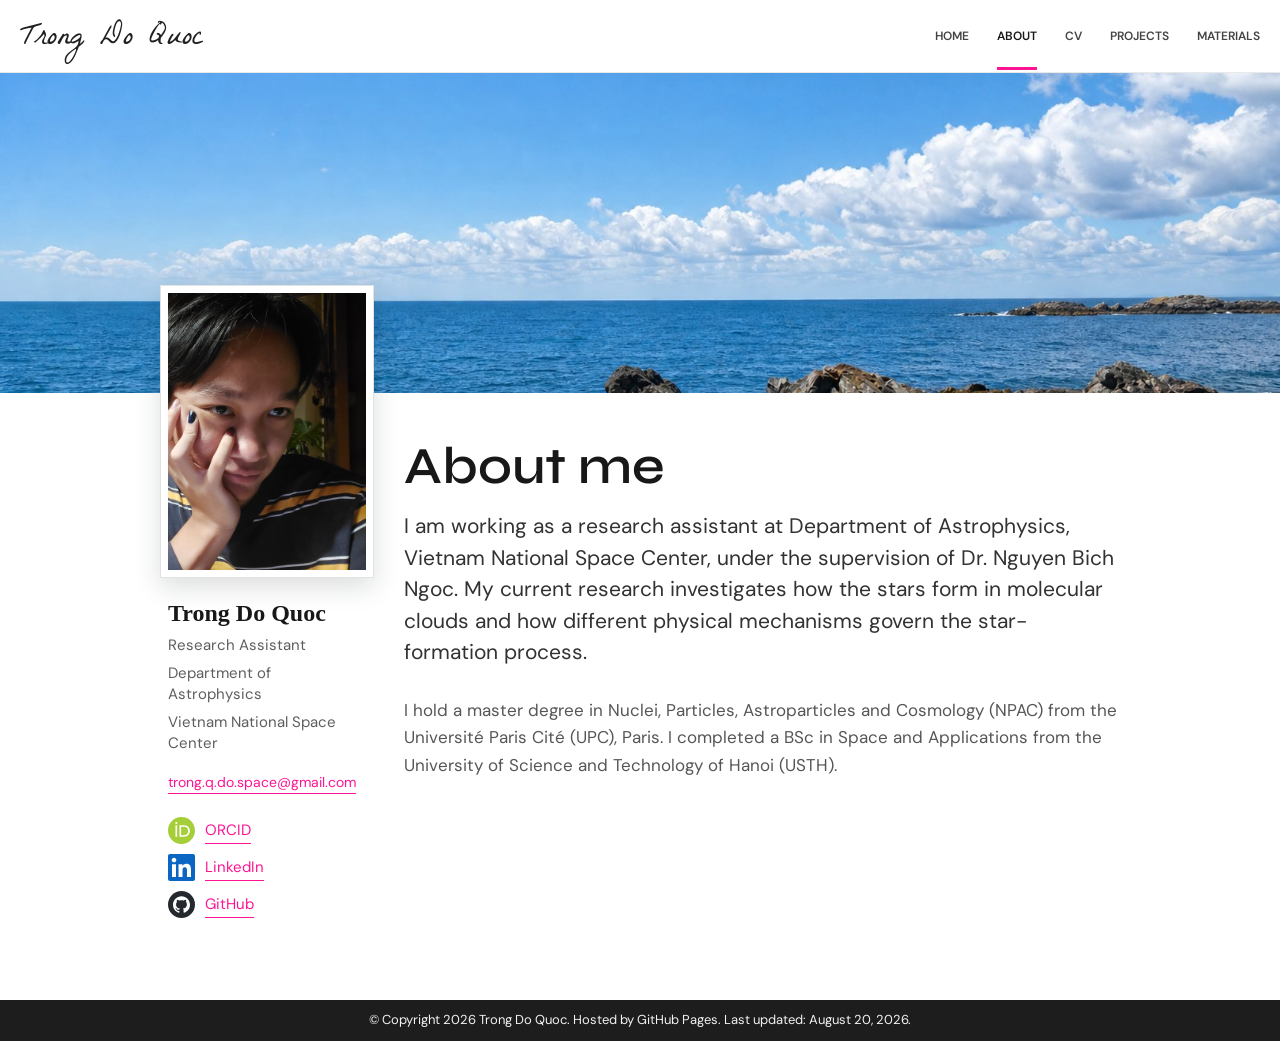
==== commit 41ddaea2: "Expand CV and Space-Verse project" ====
--- a/about.html
+++ b/about.html
@@ -9,8 +9,8 @@
   <link rel="preconnect" href="https://fonts.googleapis.com">
   <link rel="preconnect" href="https://fonts.gstatic.com" crossorigin>
   <link href="https://fonts.googleapis.com/css2?family=DM+Sans:ital,opsz,wght@0,9..40,400;0,9..40,500;0,9..40,600;1,9..40,400&family=La+Belle+Aurore&family=Syne:wght@400;500;600&display=swap" rel="stylesheet">
-  <link rel="icon" type="image/png" href="/author/avt.png">
-  <link rel="stylesheet" href="/css/site.css?v=20260820-26">
+  <link rel="icon" type="image/svg+xml" href="/assets/icons/favicon.svg?v=1">
+  <link rel="stylesheet" href="/css/site.css?v=20260821-34">
 </head>
 <body class="subpage" id="top">
   <header class="site-header subpage-header">
@@ -60,7 +60,6 @@
     </aside>
 
     <div class="subpage-content">
-      <p class="page-eyebrow">Profile</p>
       <h1>About me</h1>
       <p class="subpage-lead">
         I am working as a research assistant at Department of Astrophysics,
--- a/css/site.css
+++ b/css/site.css
@@ -1100,7 +1100,7 @@
 }
 
 .subpage .menu a[aria-current="page"] {
-  border-color: #a8443f;
+  border-color: deeppink;
   color: #181818;
 }
 
@@ -1172,14 +1172,14 @@
   max-width: 100%;
   margin-top: 17px;
   border-bottom: 1px solid currentColor;
-  color: #93423f;
+  color: deeppink;
   font-size: 14px;
   overflow-wrap: anywhere;
 }
 
 .profile-details .sidebar-link {
   margin-top: 12px;
-  color: #343434;
+  color: deeppink;
 }
 
 .social-links {
@@ -1195,7 +1195,7 @@
   gap: 10px;
   margin-top: 0;
   border: 0;
-  color: #343434;
+  color: deeppink;
   font-size: 15px;
 }
 
@@ -1330,7 +1330,7 @@
   display: inline-block;
   margin-top: 5px;
   border-bottom: 1px solid currentColor;
-  color: #8d3f3b;
+  color: deeppink;
   font-weight: 500;
 }
 
@@ -1545,6 +1545,10 @@
   grid-template-columns: 112px minmax(0, 1fr) 280px;
 }
 
+.cv-entry--work-logo {
+  grid-template-columns: 112px minmax(0, 1fr) 150px;
+}
+
 .cv-institution-logo {
   display: flex;
   min-height: 64px;
@@ -1567,8 +1571,8 @@
 }
 
 .cv-institution-logo--usth img {
-  max-width: 132px;
-  max-height: 66px;
+  max-width: 112px;
+  max-height: 52px;
 }
 
 .cv-institution-logo--dual {
@@ -1582,8 +1586,44 @@
 }
 
 .cv-institution-logo--dual .cv-logo--usth {
-  max-width: 126px;
-  max-height: 63px;
+  max-width: 108px;
+  max-height: 52px;
+}
+
+.cv-work-logo {
+  display: flex;
+  min-height: 76px;
+  align-items: center;
+  align-self: center;
+  justify-content: flex-end;
+  padding-left: 10px;
+}
+
+.cv-work-logo img {
+  width: auto;
+  max-width: 145px;
+  max-height: 76px;
+  object-fit: contain;
+}
+
+.cv-work-logo--apc img {
+  max-width: 74px;
+  max-height: 74px;
+}
+
+.cv-work-logo--iop img {
+  max-width: 124px;
+  max-height: 76px;
+}
+
+.cv-work-logo--kasi img {
+  max-width: 145px;
+  max-height: 52px;
+}
+
+.cv-work-logo--vnsc img {
+  max-width: 145px;
+  max-height: 64px;
 }
 
 .cv-entry:last-child {
@@ -1610,6 +1650,11 @@
   line-height: 1.4;
 }
 
+.cv-program-link {
+  border-bottom: 1px solid rgba(255, 20, 147, 0.5);
+  color: deeppink;
+}
+
 .cv-entry p {
   margin: 0;
   color: #5b5b5b;
@@ -1715,8 +1760,8 @@
 }
 
 .project-entry h2 a {
-  border-bottom: 1px solid rgba(141, 63, 59, 0.52);
-  color: #8d3f3b;
+  border-bottom: 1px solid rgba(255, 20, 147, 0.52);
+  color: deeppink;
 }
 
 .project-entry .inline-link {
@@ -1728,6 +1773,33 @@
   margin-bottom: 0;
   color: #777777;
   font-style: italic;
+}
+
+.project-actions {
+  display: flex;
+  flex-wrap: wrap;
+  gap: 12px 28px;
+  margin: 2px 0 8px;
+}
+
+.project-actions a {
+  border-bottom: 1px solid rgba(255, 20, 147, 0.52);
+  color: deeppink;
+  font-weight: 500;
+}
+
+.project-feature-list {
+  display: grid;
+  gap: 13px;
+  margin: 0;
+  padding-left: 21px;
+  color: #565656;
+  line-height: 1.7;
+}
+
+.project-feature-list strong {
+  color: #222222;
+  font-weight: 600;
 }
 
 .section-heading-row {
@@ -1743,8 +1815,8 @@
 }
 
 .materials-list h3 a {
-  color: #222222;
-  border-bottom: 1px solid rgba(141, 63, 59, 0.5);
+  color: deeppink;
+  border-bottom: 1px solid rgba(255, 20, 147, 0.5);
 }
 
 .materials-list .inline-link {
@@ -1763,7 +1835,7 @@
 .longform .back-link {
   display: inline-block;
   margin-bottom: 25px;
-  color: #8d3f3b;
+  color: deeppink;
 }
 
 .longform > p {
@@ -1809,6 +1881,16 @@
   }
 
   .cv-entry--education .cv-institution-logo {
+    grid-column: 2;
+    justify-content: flex-start;
+    padding: 8px 0 0;
+  }
+
+  .cv-entry--work-logo {
+    grid-template-columns: 112px minmax(0, 1fr);
+  }
+
+  .cv-entry--work-logo .cv-work-logo {
     grid-column: 2;
     justify-content: flex-start;
     padding: 8px 0 0;
@@ -2016,6 +2098,10 @@
     grid-column: 1;
   }
 
+  .cv-entry--work-logo .cv-work-logo {
+    grid-column: 1;
+  }
+
   .cv-info-row {
     grid-template-columns: 92px minmax(0, 1fr);
     gap: 13px;
